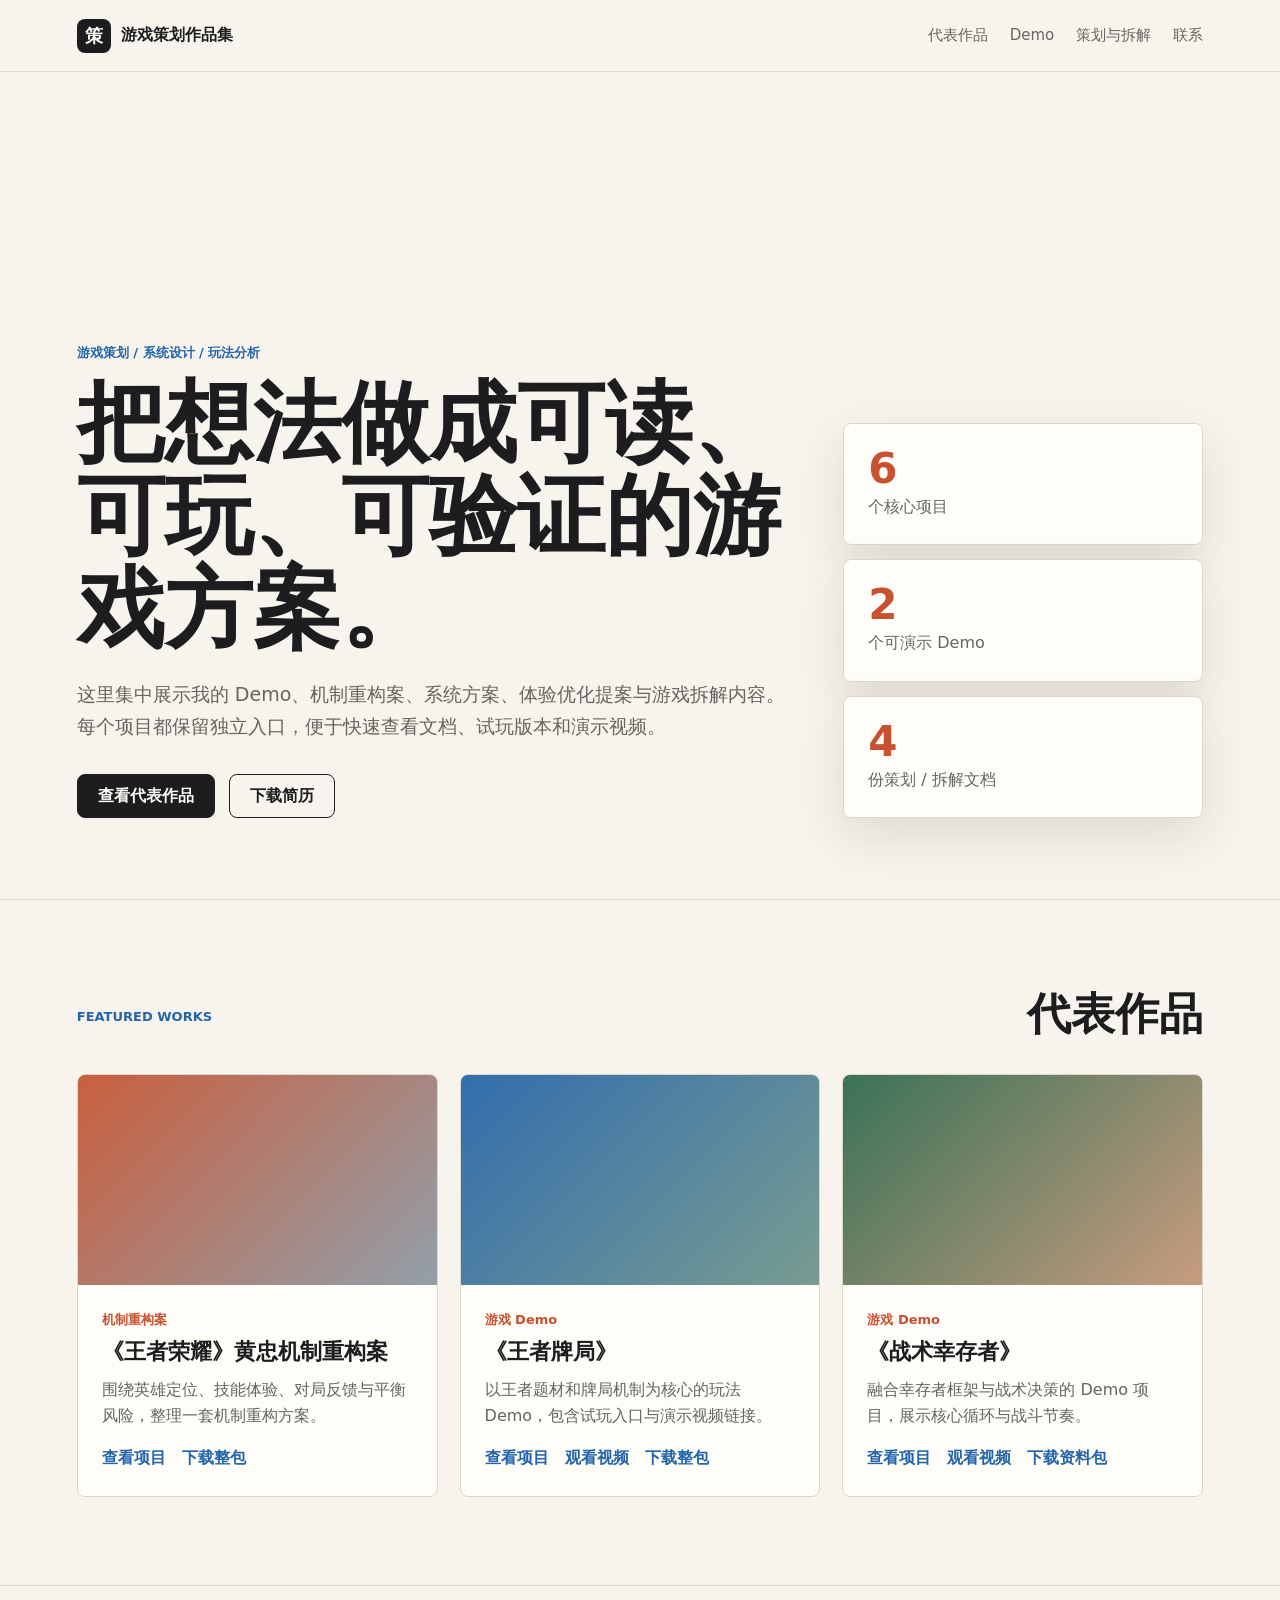
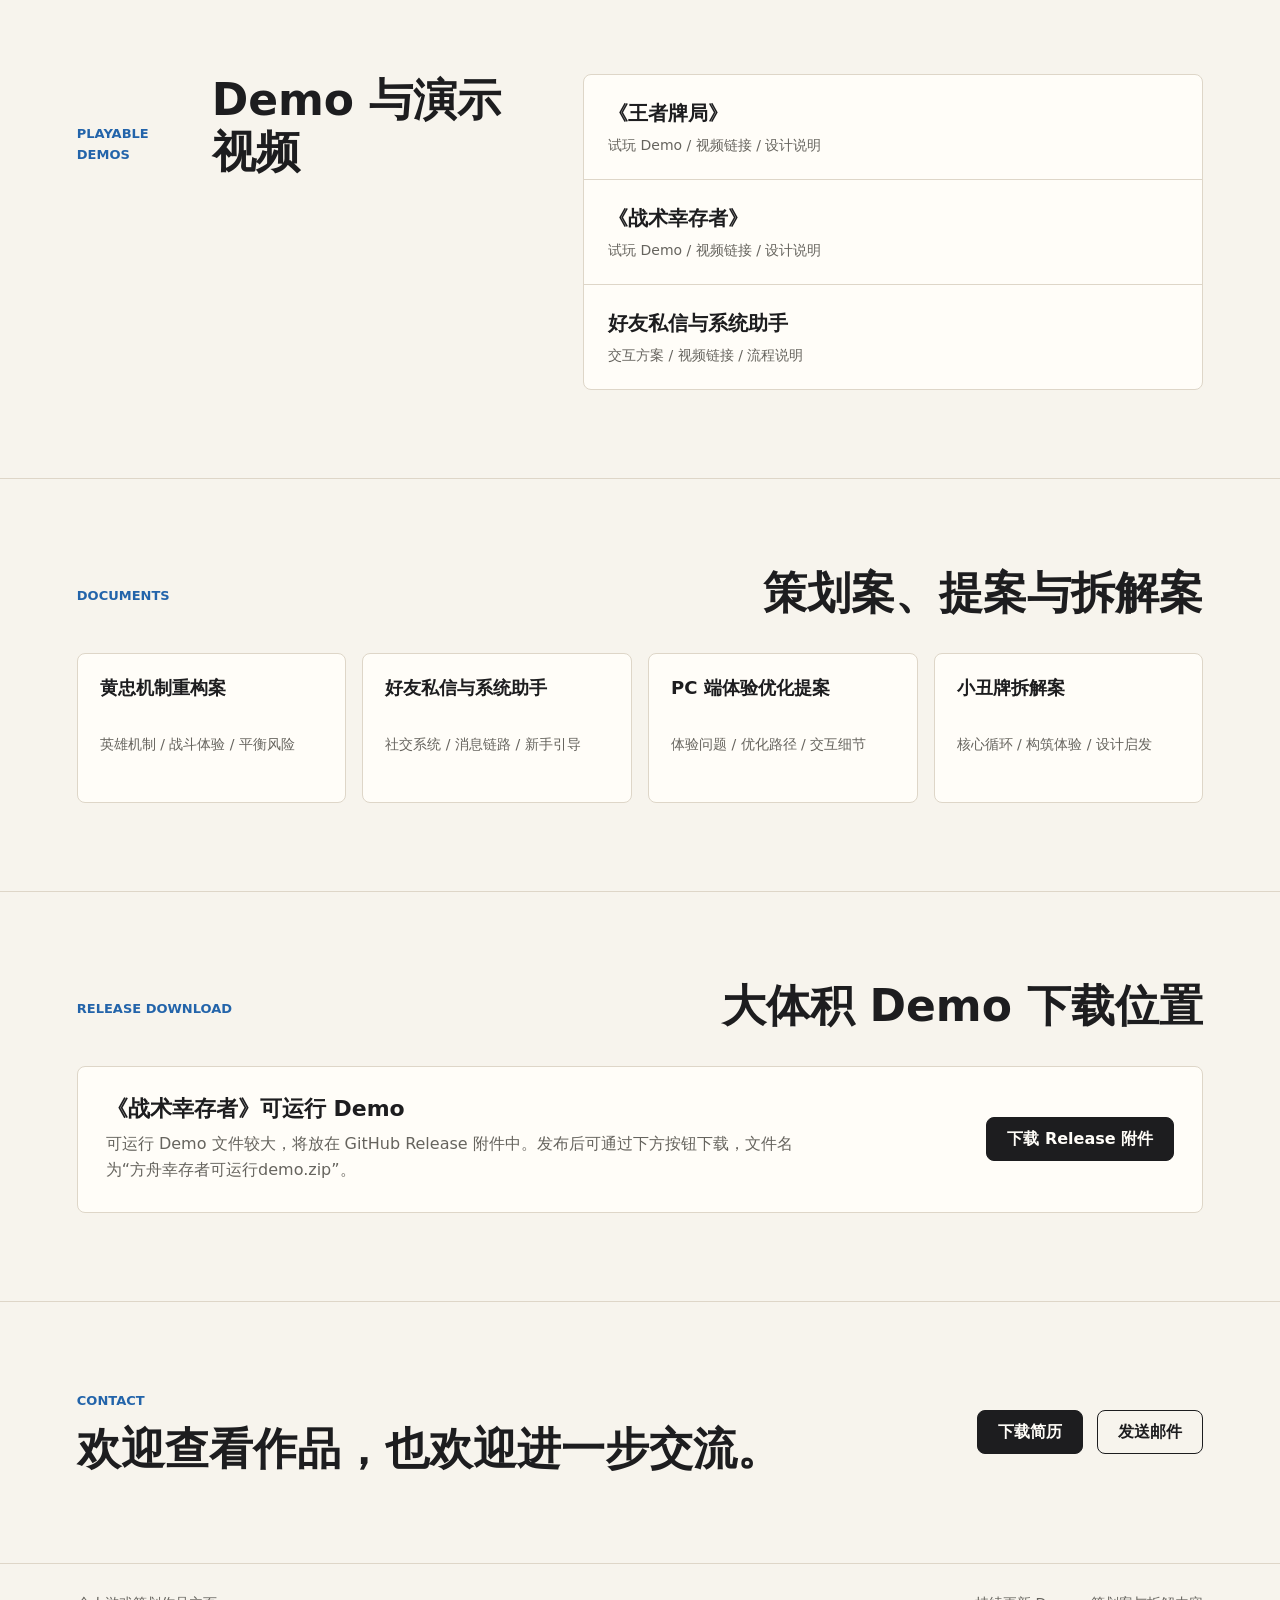
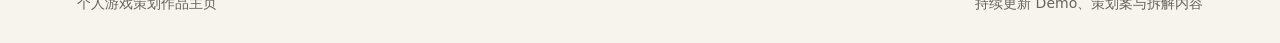
==== index.html @ 5733d49c "Add Chinese portfolio homepage" ====
<!doctype html>
<html lang="zh-CN">
  <head>
    <meta charset="utf-8" />
    <meta name="viewport" content="width=device-width, initial-scale=1" />
    <title>个人作品主页 | 游戏策划作品集</title>
    <meta
      name="description"
      content="游戏策划个人作品主页，展示游戏 Demo、机制重构案、系统设计案、体验优化提案与游戏拆解案。"
    />
    <link rel="stylesheet" href="assets/css/site.css" />
  </head>
  <body>
    <header class="site-header">
      <a class="brand" href="#top" aria-label="返回首页">
        <span class="brand-mark">策</span>
        <span>游戏策划作品集</span>
      </a>
      <nav class="nav" aria-label="主导航">
        <a href="#featured">代表作品</a>
        <a href="#demos">Demo</a>
        <a href="#cases">策划与拆解</a>
        <a href="#contact">联系</a>
      </nav>
    </header>

    <main id="top">
      <section class="hero">
        <div class="hero-copy">
          <p class="eyebrow">游戏策划 / 系统设计 / 玩法分析</p>
          <h1>把想法做成可读、可玩、可验证的游戏方案。</h1>
          <p class="hero-summary">
            这里集中展示我的 Demo、机制重构案、系统方案、体验优化提案与游戏拆解内容。每个项目都保留独立入口，便于快速查看文档、试玩版本和演示视频。
          </p>
          <div class="hero-actions">
            <a class="button primary" href="#featured">查看代表作品</a>
            <a class="button secondary" href="assets/docs/resume.pdf">下载简历</a>
          </div>
        </div>
        <aside class="hero-panel" aria-label="作品概览">
          <div>
            <strong>6</strong>
            <span>个核心项目</span>
          </div>
          <div>
            <strong>2</strong>
            <span>个可演示 Demo</span>
          </div>
          <div>
            <strong>4</strong>
            <span>份策划 / 拆解文档</span>
          </div>
        </aside>
      </section>

      <section id="featured" class="section">
        <div class="section-heading">
          <p class="eyebrow">Featured Works</p>
          <h2>代表作品</h2>
        </div>
        <div class="project-grid">
          <article class="project-card">
            <div class="project-cover cover-strategy"></div>
          <div class="project-body">
            <p class="tag">机制重构案</p>
            <h3>《王者荣耀》黄忠机制重构案</h3>
            <p>围绕英雄定位、技能体验、对局反馈与平衡风险，整理一套机制重构方案。</p>
              <div class="card-actions">
                <a href="projects/01-huangzhong-rework/">查看项目</a>
                <a href="downloads/01-huangzhong-rework.zip">下载整包</a>
              </div>
            </div>
          </article>

          <article class="project-card">
            <div class="project-cover cover-demo"></div>
            <div class="project-body">
            <p class="tag">游戏 Demo</p>
            <h3>《王者牌局》</h3>
            <p>以王者题材和牌局机制为核心的玩法 Demo，包含试玩入口与演示视频链接。</p>
              <div class="card-actions">
                <a href="projects/02-wangzhe-cardgame/">查看项目</a>
                <a href="https://www.bilibili.com/video/BV1hy7K6EEyM/" target="_blank" rel="noreferrer">观看视频</a>
                <a href="downloads/02-wangzhe-cardgame.zip">下载整包</a>
              </div>
            </div>
          </article>

          <article class="project-card">
            <div class="project-cover cover-survivor"></div>
            <div class="project-body">
            <p class="tag">游戏 Demo</p>
            <h3>《战术幸存者》</h3>
            <p>融合幸存者框架与战术决策的 Demo 项目，展示核心循环与战斗节奏。</p>
              <div class="card-actions">
                <a href="projects/03-tactical-survivor/">查看项目</a>
                <a href="https://www.bilibili.com/video/BV1g17K6mEy7/" target="_blank" rel="noreferrer">观看视频</a>
                <a href="downloads/03-tactical-survivor-docs.zip">下载资料包</a>
              </div>
            </div>
          </article>
        </div>
      </section>

      <section id="demos" class="section split-section">
        <div class="section-heading">
          <p class="eyebrow">Playable Demos</p>
          <h2>Demo 与演示视频</h2>
        </div>
        <div class="list-panel">
          <a class="work-row" href="projects/02-wangzhe-cardgame/">
            <span>《王者牌局》</span>
            <small>试玩 Demo / 视频链接 / 设计说明</small>
          </a>
          <a class="work-row" href="projects/03-tactical-survivor/">
            <span>《战术幸存者》</span>
            <small>试玩 Demo / 视频链接 / 设计说明</small>
          </a>
          <a class="work-row" href="projects/04-friend-message-assistant/">
            <span>好友私信与系统助手</span>
            <small>交互方案 / 视频链接 / 流程说明</small>
          </a>
        </div>
      </section>

      <section id="cases" class="section">
        <div class="section-heading">
          <p class="eyebrow">Documents</p>
          <h2>策划案、提案与拆解案</h2>
        </div>
        <div class="document-grid">
          <a class="document-card" href="projects/01-huangzhong-rework/">
            <strong>黄忠机制重构案</strong>
            <span>英雄机制 / 战斗体验 / 平衡风险</span>
          </a>
          <a class="document-card" href="projects/04-friend-message-assistant/">
            <strong>好友私信与系统助手</strong>
            <span>社交系统 / 消息链路 / 新手引导</span>
          </a>
          <a class="document-card" href="projects/05-pc-experience-optimization/">
            <strong>PC 端体验优化提案</strong>
            <span>体验问题 / 优化路径 / 交互细节</span>
          </a>
          <a class="document-card" href="projects/06-balatro-breakdown/">
            <strong>小丑牌拆解案</strong>
            <span>核心循环 / 构筑体验 / 设计启发</span>
          </a>
        </div>
      </section>

      <section class="section release-section" id="github-release">
        <div class="section-heading">
          <p class="eyebrow">Release Download</p>
          <h2>大体积 Demo 下载位置</h2>
        </div>
        <div class="release-panel">
          <div>
            <h3>《战术幸存者》可运行 Demo</h3>
            <p>
              可运行 Demo 文件较大，将放在 GitHub Release 附件中。发布后可通过下方按钮下载，文件名为“方舟幸存者可运行demo.zip”。
            </p>
          </div>
          <a
            class="button primary"
            href="projects/03-tactical-survivor/demo/方舟幸存者可运行demo.zip"
            data-release-asset="方舟幸存者可运行demo.zip"
          >下载 Release 附件</a>
        </div>
      </section>

      <section id="contact" class="section contact-section">
        <div>
          <p class="eyebrow">Contact</p>
          <h2>欢迎查看作品，也欢迎进一步交流。</h2>
        </div>
        <div class="contact-actions">
          <a class="button primary" href="assets/docs/resume.pdf">下载简历</a>
          <a class="button secondary" href="mailto:your-email@example.com">发送邮件</a>
        </div>
      </section>
    </main>

    <footer class="footer">
      <span>个人游戏策划作品主页</span>
      <span>持续更新 Demo、策划案与拆解内容</span>
    </footer>
    <script src="assets/js/main.js"></script>
  </body>
</html>
---- assets/css/site.css ----
:root {
  color-scheme: light;
  --bg: #f7f4ed;
  --paper: #fffdf8;
  --ink: #1d1d1f;
  --muted: #66645e;
  --line: #ded6c8;
  --accent: #2364aa;
  --accent-strong: #174a7e;
  --warm: #c8512f;
  --green: #2d6a4f;
  --shadow: 0 18px 50px rgba(41, 35, 25, 0.12);
}

* {
  box-sizing: border-box;
}

html {
  scroll-behavior: smooth;
}

body {
  margin: 0;
  background: var(--bg);
  color: var(--ink);
  font-family:
    "Microsoft YaHei",
    "PingFang SC",
    system-ui,
    -apple-system,
    BlinkMacSystemFont,
    "Segoe UI",
    sans-serif;
  line-height: 1.65;
}

a {
  color: inherit;
  text-decoration: none;
}

.site-header {
  position: sticky;
  top: 0;
  z-index: 10;
  display: flex;
  align-items: center;
  justify-content: space-between;
  gap: 24px;
  min-height: 72px;
  padding: 0 6vw;
  border-bottom: 1px solid rgba(222, 214, 200, 0.82);
  background: rgba(247, 244, 237, 0.92);
  backdrop-filter: blur(16px);
}

.brand {
  display: inline-flex;
  align-items: center;
  gap: 10px;
  font-weight: 700;
}

.brand-mark {
  display: grid;
  width: 34px;
  height: 34px;
  place-items: center;
  border-radius: 8px;
  background: var(--ink);
  color: var(--paper);
  font-size: 18px;
}

.nav {
  display: flex;
  align-items: center;
  gap: 22px;
  color: var(--muted);
  font-size: 15px;
}

.nav a:hover {
  color: var(--ink);
}

.hero {
  display: grid;
  grid-template-columns: minmax(0, 1fr) 360px;
  gap: 48px;
  align-items: end;
  min-height: calc(100vh - 72px);
  padding: 12vh 6vw 9vh;
  border-bottom: 1px solid var(--line);
}

.hero-copy {
  max-width: 850px;
}

.eyebrow {
  margin: 0 0 12px;
  color: var(--accent);
  font-size: 13px;
  font-weight: 700;
  letter-spacing: 0;
  text-transform: uppercase;
}

h1,
h2,
h3,
p {
  margin-top: 0;
}

h1 {
  max-width: 780px;
  margin-bottom: 24px;
  font-size: clamp(44px, 8vw, 88px);
  line-height: 1.06;
  letter-spacing: 0;
}

h2 {
  margin-bottom: 0;
  font-size: clamp(28px, 4vw, 44px);
  line-height: 1.18;
  letter-spacing: 0;
}

h3 {
  margin-bottom: 10px;
  font-size: 22px;
  line-height: 1.28;
  letter-spacing: 0;
}

.hero-summary {
  max-width: 720px;
  margin-bottom: 32px;
  color: var(--muted);
  font-size: 19px;
}

.hero-actions,
.contact-actions {
  display: flex;
  flex-wrap: wrap;
  gap: 14px;
}

.button {
  display: inline-flex;
  align-items: center;
  justify-content: center;
  min-height: 44px;
  padding: 0 20px;
  border: 1px solid var(--ink);
  border-radius: 8px;
  font-weight: 700;
}

.button.primary {
  background: var(--ink);
  color: var(--paper);
}

.button.secondary {
  background: transparent;
}

.hero-panel {
  display: grid;
  gap: 14px;
}

.hero-panel div {
  padding: 24px;
  border: 1px solid var(--line);
  border-radius: 8px;
  background: var(--paper);
  box-shadow: var(--shadow);
}

.hero-panel strong {
  display: block;
  margin-bottom: 4px;
  color: var(--warm);
  font-size: 42px;
  line-height: 1;
}

.hero-panel span {
  color: var(--muted);
}

.section {
  padding: 88px 6vw;
  border-bottom: 1px solid var(--line);
}

.section-heading {
  display: flex;
  align-items: end;
  justify-content: space-between;
  gap: 24px;
  margin-bottom: 34px;
}

.project-grid {
  display: grid;
  grid-template-columns: repeat(3, minmax(0, 1fr));
  gap: 22px;
}

.project-card,
.document-card,
.list-panel {
  border: 1px solid var(--line);
  border-radius: 8px;
  background: var(--paper);
}

.project-card {
  overflow: hidden;
}

.project-cover {
  min-height: 210px;
  background:
    linear-gradient(135deg, rgba(29, 29, 31, 0.18), rgba(29, 29, 31, 0.02)),
    #d9cfbd;
}

.cover-strategy {
  background:
    linear-gradient(135deg, rgba(200, 81, 47, 0.88), rgba(35, 100, 170, 0.38)),
    #d6c4a9;
}

.cover-demo {
  background:
    linear-gradient(135deg, rgba(35, 100, 170, 0.9), rgba(45, 106, 79, 0.46)),
    #b8c6c9;
}

.cover-survivor {
  background:
    linear-gradient(135deg, rgba(45, 106, 79, 0.92), rgba(200, 81, 47, 0.42)),
    #c7d2b8;
}

.project-body {
  padding: 24px;
}

.project-body p {
  color: var(--muted);
}

.project-body a {
  display: inline-flex;
  color: var(--accent);
  font-weight: 700;
}

.card-actions {
  display: flex;
  flex-wrap: wrap;
  gap: 12px 16px;
  margin-top: 8px;
}

.tag {
  margin-bottom: 8px;
  color: var(--warm) !important;
  font-size: 13px;
  font-weight: 700;
}

.split-section {
  display: grid;
  grid-template-columns: 0.85fr 1.15fr;
  gap: 48px;
  align-items: start;
}

.list-panel {
  overflow: hidden;
}

.work-row {
  display: grid;
  gap: 4px;
  padding: 22px 24px;
  border-bottom: 1px solid var(--line);
}

.work-row:last-child {
  border-bottom: 0;
}

.work-row span {
  font-size: 20px;
  font-weight: 700;
}

.work-row small {
  color: var(--muted);
  font-size: 14px;
}

.document-grid {
  display: grid;
  grid-template-columns: repeat(4, minmax(0, 1fr));
  gap: 16px;
}

.document-card {
  display: grid;
  gap: 10px;
  min-height: 150px;
  padding: 22px;
}

.document-card strong {
  font-size: 18px;
  line-height: 1.35;
}

.document-card span {
  color: var(--muted);
  font-size: 14px;
}

.contact-section {
  display: flex;
  align-items: center;
  justify-content: space-between;
  gap: 32px;
}

.release-panel {
  display: flex;
  align-items: center;
  justify-content: space-between;
  gap: 24px;
  padding: 28px;
  border: 1px solid var(--line);
  border-radius: 8px;
  background: var(--paper);
}

.release-panel h3 {
  margin-bottom: 8px;
}

.release-panel p {
  max-width: 700px;
  margin-bottom: 0;
  color: var(--muted);
}

.footer {
  display: flex;
  flex-wrap: wrap;
  justify-content: space-between;
  gap: 16px;
  padding: 28px 6vw;
  color: var(--muted);
  font-size: 14px;
}

.project-page {
  max-width: 980px;
  margin: 0 auto;
  padding: 72px 6vw 90px;
}

.project-page header {
  margin-bottom: 36px;
}

.project-page h1 {
  font-size: clamp(38px, 6vw, 70px);
}

.project-meta {
  display: flex;
  flex-wrap: wrap;
  gap: 10px;
  margin-bottom: 28px;
}

.project-meta span,
.resource-link {
  border: 1px solid var(--line);
  border-radius: 8px;
  background: var(--paper);
  padding: 8px 12px;
  color: var(--muted);
}

.content-block {
  margin-top: 26px;
  padding: 28px;
  border: 1px solid var(--line);
  border-radius: 8px;
  background: var(--paper);
}

.content-block h2 {
  margin-bottom: 14px;
  font-size: 26px;
}

.content-block ul {
  margin: 0;
  padding-left: 22px;
}

.resource-list {
  display: flex;
  flex-wrap: wrap;
  gap: 12px;
}

.resource-link {
  display: inline-flex;
  color: var(--accent);
  font-weight: 700;
}

@media (max-width: 900px) {
  .site-header {
    position: static;
    align-items: flex-start;
    flex-direction: column;
    padding-top: 18px;
    padding-bottom: 18px;
  }

  .nav {
    flex-wrap: wrap;
    gap: 14px;
  }

  .hero,
  .split-section {
    grid-template-columns: 1fr;
  }

  .hero {
    min-height: auto;
    padding-top: 72px;
  }

  .project-grid,
  .document-grid {
    grid-template-columns: 1fr;
  }

  .section-heading,
  .contact-section,
  .release-panel {
    align-items: flex-start;
    flex-direction: column;
  }
}
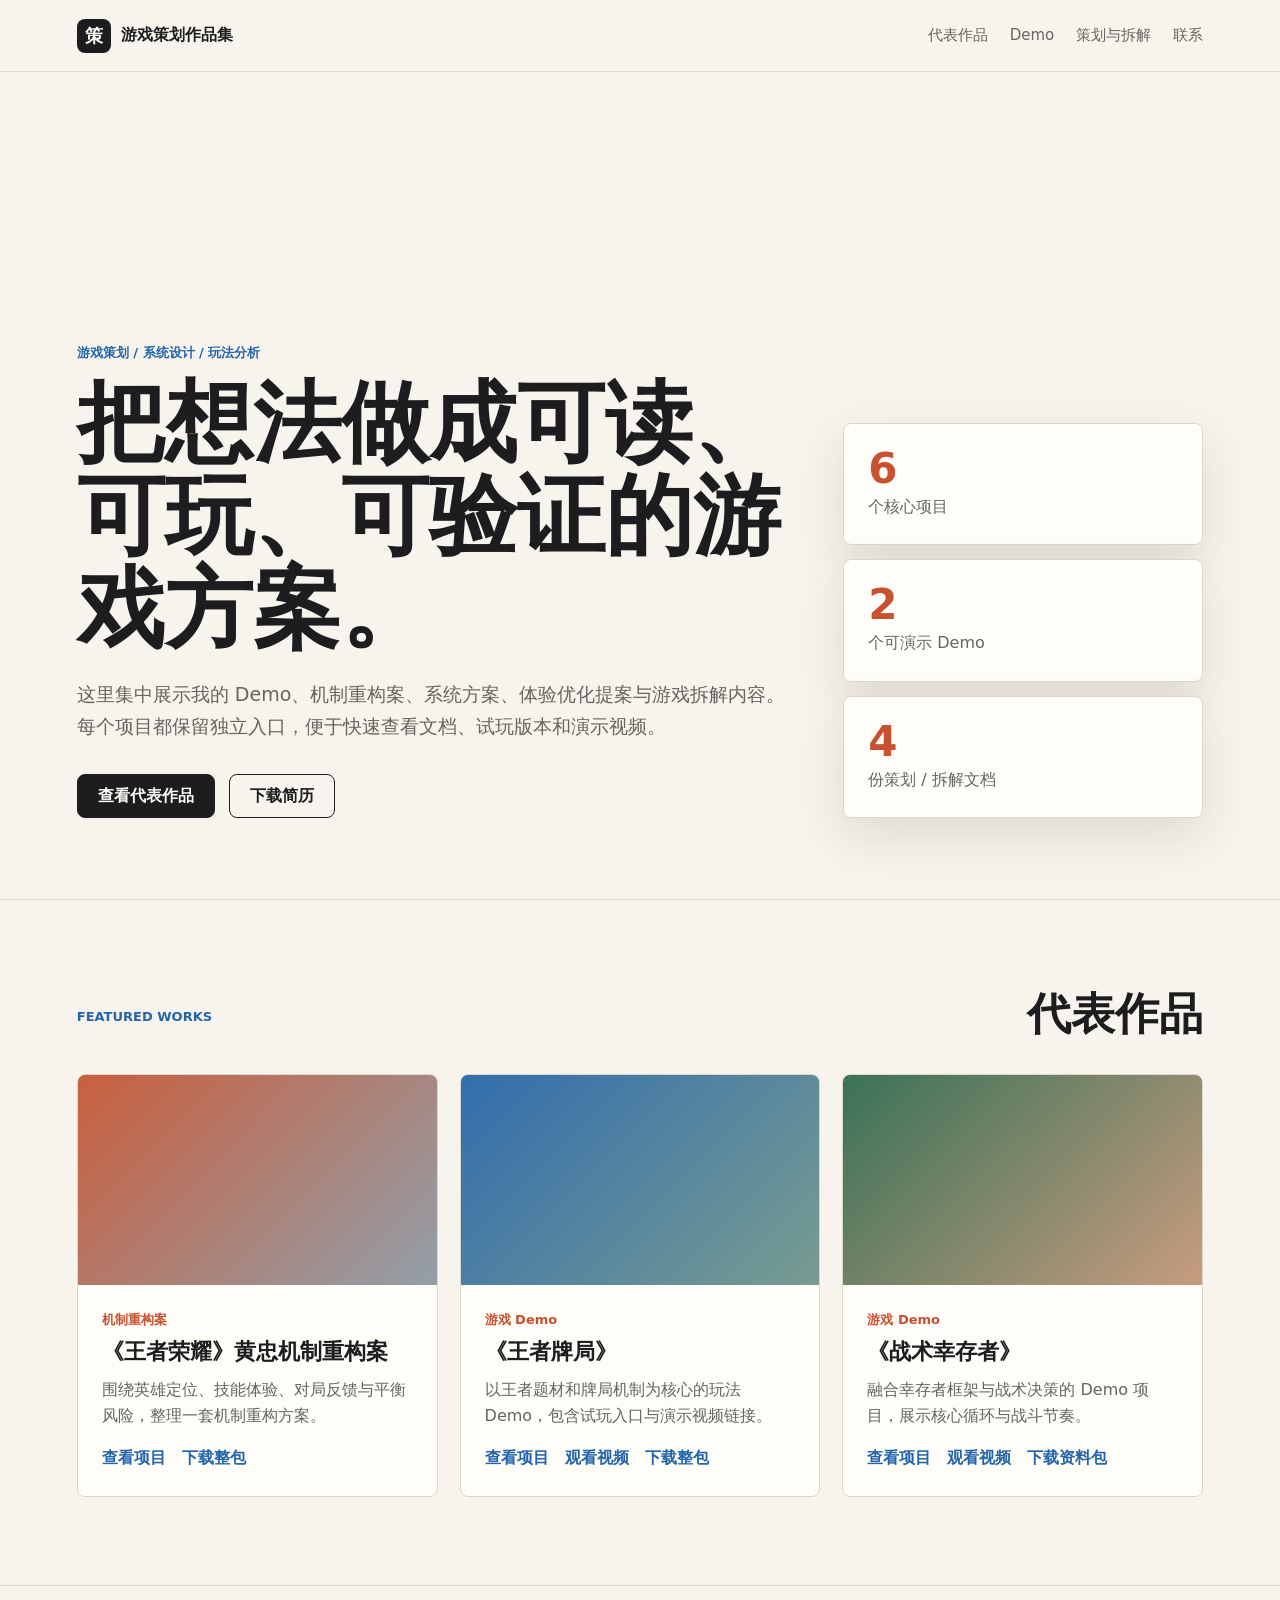
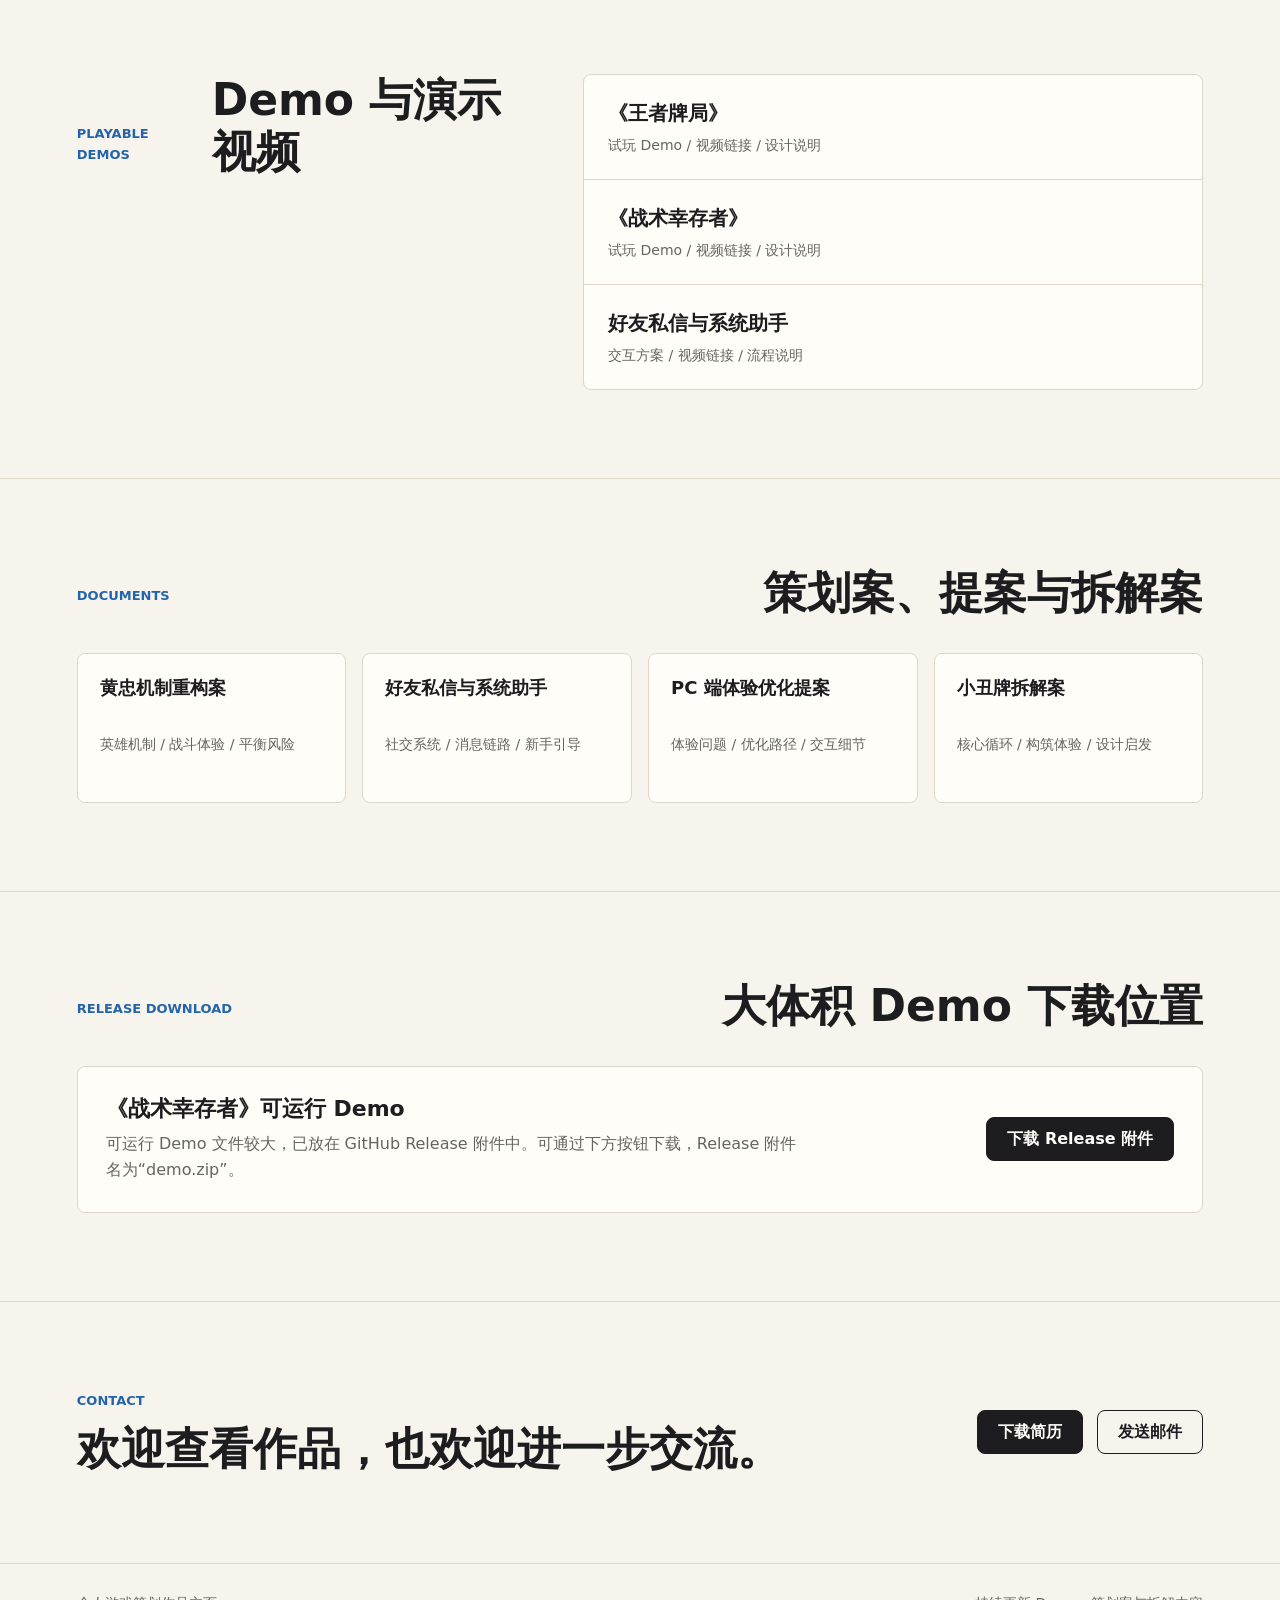
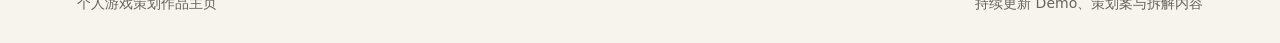
==== commit 1ed3b00e: "Point tactical survivor demo link to release asset" ====
--- a/index.html
+++ b/index.html
@@ -157,13 +157,13 @@
           <div>
             <h3>《战术幸存者》可运行 Demo</h3>
             <p>
-              可运行 Demo 文件较大，将放在 GitHub Release 附件中。发布后可通过下方按钮下载，文件名为“方舟幸存者可运行demo.zip”。
+              可运行 Demo 文件较大，已放在 GitHub Release 附件中。可通过下方按钮下载，Release 附件名为“demo.zip”。
             </p>
           </div>
           <a
             class="button primary"
             href="projects/03-tactical-survivor/demo/方舟幸存者可运行demo.zip"
-            data-release-asset="方舟幸存者可运行demo.zip"
+            data-release-asset="demo.zip"
           >下载 Release 附件</a>
         </div>
       </section>
